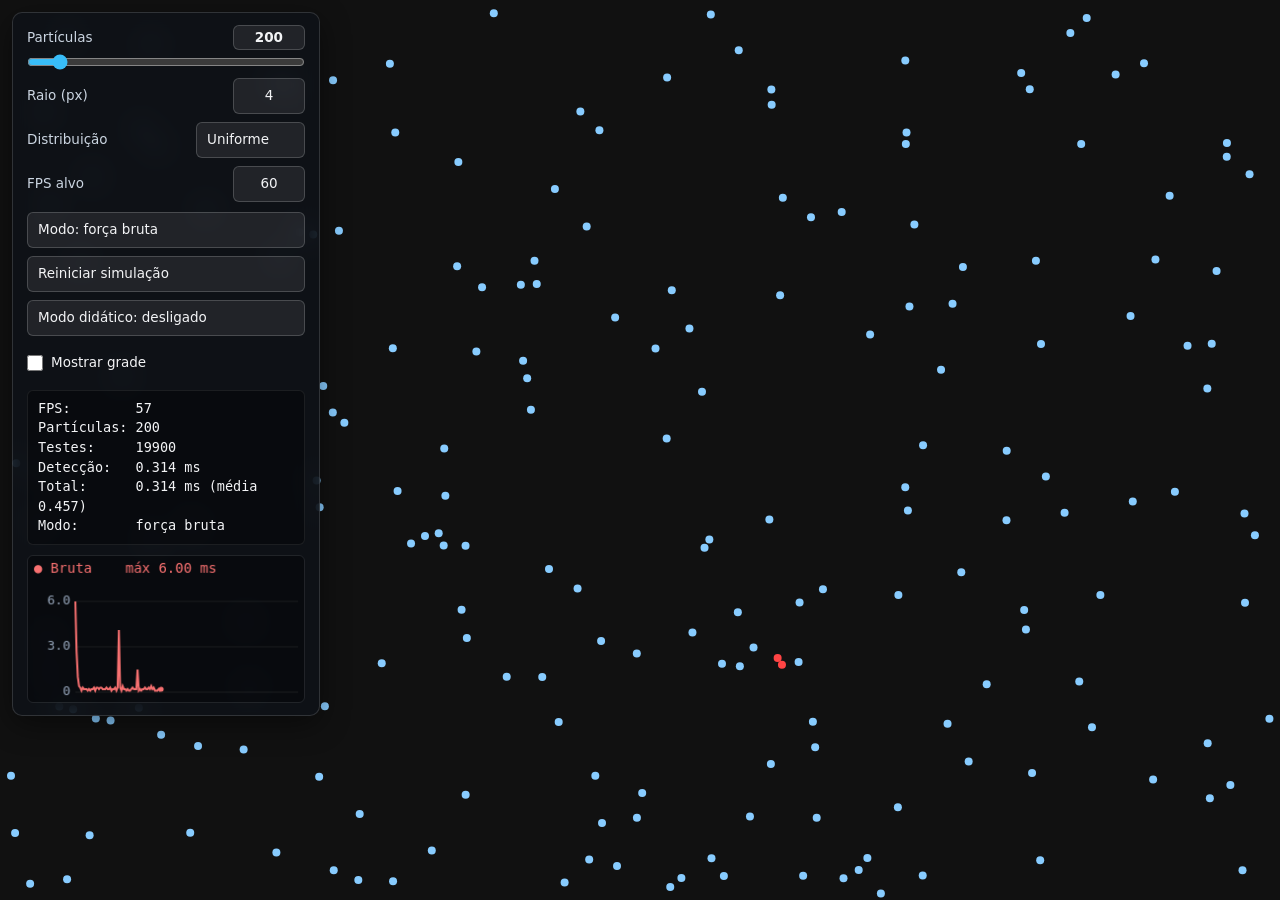
==== Tópico 5 - Quadtree/index.html @ fac73856 "feat(quadtree): traz copia sincronizada de gcontiero11/quadtree_ttec (a23ef46) para Topico 5" ====
<!doctype html>
<html lang="pt-BR">
<head>
  <meta charset="utf-8">
  <meta name="viewport" content="width=device-width, initial-scale=1">
  <title>Quadtree: colisão de partículas</title>
  <link rel="stylesheet" href="style.css">
</head>
<body>
  <canvas id="canvas" aria-label="Área da simulação de colisão de partículas"></canvas>

  <aside id="panel" role="region" aria-label="Controles da simulação">
    <div class="control-group">
      <div class="field-range">
        <div class="field-header">
          <label for="count">Partículas</label>
          <input id="countValue" type="number" min="10" max="2000" value="200" aria-label="Quantidade numérica de partículas">
        </div>
        <input id="count" type="range" min="10" max="2000" value="200" aria-label="Quantidade de partículas">
      </div>

      <label class="field-inline" for="radius">
        <span>Raio (px)</span>
        <select id="radius" aria-label="Raio das partículas em pixels">
          <option value="2">2</option>
          <option value="4" selected>4</option>
          <option value="8">8</option>
          <option value="16">16</option>
          <option value="32">32</option>
        </select>
      </label>

      <label class="field-inline" for="distribution">
        <span>Distribuição</span>
        <select id="distribution" aria-label="Distribuição espacial das partículas">
          <option value="uniform" selected>Uniforme</option>
          <option value="cluster">Aglomerado</option>
          <option value="clusters">Dois clusters</option>
        </select>
      </label>

      <label class="field-inline" for="fps">
        <span>FPS alvo</span>
        <select id="fps" aria-label="Taxa de quadros alvo da simulação">
          <option value="5">5</option>
          <option value="15">15</option>
          <option value="30">30</option>
          <option value="60" selected>60</option>
          <option value="120">120</option>
          <option value="0">Máx</option>
        </select>
      </label>
    </div>

    <div class="control-actions">
      <button id="modeBtn" type="button" title="Alternar entre força bruta e Quadtree (reinicia a distribuição em Aglomerado/Dois clusters)">Modo: força bruta</button>
      <button id="resetBtn" type="button" title="Reiniciar as posições das partículas com a distribuição atual">Reiniciar simulação</button>
      <button id="stepBtn" type="button" title="Ativar inspeção passo a passo na próxima colisão (até 200 partículas)">Modo didático: desligado</button>
    </div>

    <div id="notice" role="status" aria-live="polite"></div>

    <label class="field-check" for="showGrid">
      <input id="showGrid" type="checkbox">
      <span>Mostrar grade</span>
    </label>

    <pre id="stats" aria-label="Estatísticas da simulação"></pre>

    <canvas id="speedChart" width="280" height="148" aria-label="Gráfico comparando tempo por frame entre força bruta e Quadtree"></canvas>
  </aside>

  <!-- Scripts clássicos (não ES modules): assim a demo funciona abrindo o arquivo direto, sem servidor. -->
  <script src="src/particle.js"></script>
  <script src="src/quadtree.js"></script>
  <script src="src/simulation.js"></script>
  <script src="src/renderer.js"></script>
  <script src="src/main.js"></script>
</body>
</html>
---- Tópico 5 - Quadtree/style.css ----
:root {
  --bg-canvas: #111318;
  --panel-bg: rgba(15, 18, 25, 0.84);
  --panel-border: rgba(255, 255, 255, 0.14);
  --control-bg: rgba(255, 255, 255, 0.08);
  --control-bg-hover: rgba(255, 255, 255, 0.15);
  --control-border: rgba(255, 255, 255, 0.18);
  --text-primary: #f3f4f6;
  --text-muted: #cbd5e1;
  --accent: #38bdf8;
  --focus-ring: #7dd3fc;
  --warning: #fde047;
  --stats-bg: rgba(0, 0, 0, 0.35);
  --radius-md: 10px;
  --radius-sm: 6px;
  --shadow-panel: 0 8px 30px rgba(0, 0, 0, 0.45);
}

* {
  box-sizing: border-box;
}

body {
  margin: 0;
  overflow: hidden;
  background: var(--bg-canvas);
  color: var(--text-primary);
  font-family: system-ui, -apple-system, BlinkMacSystemFont, "Segoe UI", sans-serif;
}

canvas {
  display: block;
}

#panel {
  position: fixed;
  top: 12px;
  left: 12px;
  z-index: 10;
  width: 308px;
  max-width: calc(100vw - 24px);
  max-height: calc(100vh - 24px);
  overflow-y: auto;
  display: flex;
  flex-direction: column;
  gap: 10px;
  padding: 12px 14px;
  background: var(--panel-bg);
  backdrop-filter: blur(12px);
  -webkit-backdrop-filter: blur(12px);
  border: 1px solid var(--panel-border);
  border-radius: var(--radius-md);
  box-shadow: var(--shadow-panel);
  color: var(--text-primary);
  font-size: 13.5px;
  line-height: 1.4;
}

.control-group,
.control-actions {
  display: flex;
  flex-direction: column;
  gap: 8px;
}

.field-range {
  display: flex;
  flex-direction: column;
  gap: 4px;
}

.field-header {
  display: flex;
  justify-content: space-between;
  align-items: center;
  color: var(--text-muted);
  font-weight: 500;
}

#countValue {
  width: 72px;
  text-align: right;
  background: var(--control-bg);
  color: var(--text-primary);
  border: 1px solid var(--control-border);
  border-radius: var(--radius-sm);
  padding: 2px 6px;
  font: inherit;
  font-variant-numeric: tabular-nums;
  font-weight: 600;
  transition: background-color 140ms ease, border-color 140ms ease;
}

#countValue:hover {
  background: var(--control-bg-hover);
  border-color: rgba(255, 255, 255, 0.3);
}

.field-inline {
  display: flex;
  justify-content: space-between;
  align-items: center;
  gap: 8px;
  color: var(--text-muted);
  font-weight: 500;
}

.field-check {
  display: flex;
  align-items: center;
  gap: 8px;
  min-height: 34px;
  cursor: pointer;
  user-select: none;
  color: var(--text-primary);
}

#count {
  width: 100%;
  margin: 0;
  accent-color: var(--accent);
  cursor: pointer;
}

#panel select,
#panel button {
  appearance: none;
  background: var(--control-bg);
  color: var(--text-primary);
  border: 1px solid var(--control-border);
  border-radius: var(--radius-sm);
  font: inherit;
  font-weight: 500;
  min-height: 36px;
  padding: 6px 10px;
  cursor: pointer;
  transition: background-color 140ms ease, border-color 140ms ease;
}

#radius,
#fps {
  min-width: 72px;
  text-align: center;
}

#panel select option {
  background: #181c24;
  color: var(--text-primary);
}

#panel button {
  width: 100%;
  text-align: left;
}

#panel select:hover,
#panel button:hover {
  background: var(--control-bg-hover);
  border-color: rgba(255, 255, 255, 0.3);
}

#panel button:active {
  transform: translateY(1px);
}

#showGrid {
  width: 16px;
  height: 16px;
  margin: 0;
  accent-color: var(--accent);
  cursor: pointer;
}

#panel :focus-visible {
  outline: 2px solid var(--focus-ring);
  outline-offset: 2px;
}

#notice {
  color: var(--warning);
  font-size: 12px;
  font-weight: 500;
  line-height: 1.35;
}

#notice:empty {
  display: none;
}

#stats {
  margin: 0;
  padding: 8px 10px;
  background: var(--stats-bg);
  border: 1px solid rgba(255, 255, 255, 0.08);
  border-radius: var(--radius-sm);
  font-family: ui-monospace, SFMono-Regular, Menlo, Consolas, monospace;
  font-size: 13.5px;
  line-height: 1.45;
  color: var(--text-primary);
  white-space: pre-wrap;
  word-break: break-word;
}

#speedChart {
  width: 100%;
  height: 148px;
  display: block;
  border: 1px solid rgba(255, 255, 255, 0.08);
  border-radius: var(--radius-sm);
}

@media (pointer: coarse), (max-width: 600px) {
  #panel {
    top: 8px;
    left: 8px;
    width: min(308px, calc(100vw - 16px));
  }

  #panel select,
  #panel button,
  .field-check {
    min-height: 44px;
  }

  #showGrid {
    width: 20px;
    height: 20px;
  }
}

@media (prefers-reduced-motion: reduce) {
  #panel select,
  #panel button {
    transition: none;
  }

  #panel button:active {
    transform: none;
  }
}
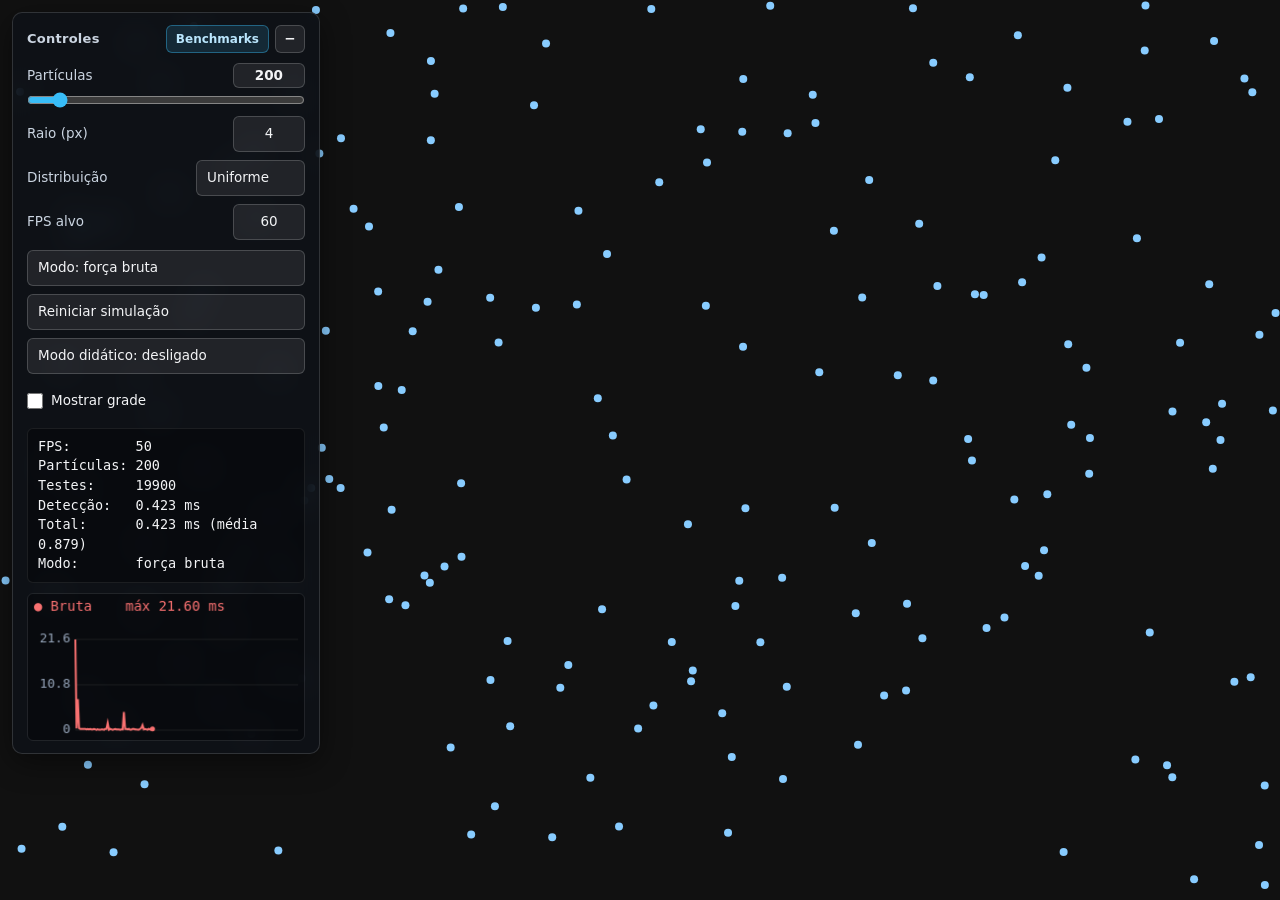
==== commit ceaa2071: "feat(quadtree): adiciona botao minimizar painel (tecla H) e acesso aos benchmarks" ====
--- a/Tópico 5 - Quadtree/index.html
+++ b/Tópico 5 - Quadtree/index.html
@@ -10,6 +10,15 @@
   <canvas id="canvas" aria-label="Área da simulação de colisão de partículas"></canvas>
 
   <aside id="panel" role="region" aria-label="Controles da simulação">
+    <div class="panel-header">
+      <span class="panel-title">Controles</span>
+      <div class="panel-header-actions">
+        <a id="benchLink" class="panel-chip" href="bench/benchmark.html" title="Abrir painel interativo de benchmarks">Benchmarks</a>
+        <button id="togglePanelBtn" type="button" aria-expanded="true" aria-controls="panelBody" title="Minimizar ou expandir painel (tecla H)">−</button>
+      </div>
+    </div>
+
+    <div id="panelBody">
     <div class="control-group">
       <div class="field-range">
         <div class="field-header">
@@ -68,6 +77,7 @@
     <pre id="stats" aria-label="Estatísticas da simulação"></pre>
 
     <canvas id="speedChart" width="280" height="148" aria-label="Gráfico comparando tempo por frame entre força bruta e Quadtree"></canvas>
+    </div>
   </aside>
 
   <!-- Scripts clássicos (não ES modules): assim a demo funciona abrindo o arquivo direto, sem servidor. -->
--- a/Tópico 5 - Quadtree/style.css
+++ b/Tópico 5 - Quadtree/style.css
@@ -56,6 +56,61 @@
   line-height: 1.4;
 }
 
+.panel-header {
+  display: flex;
+  justify-content: space-between;
+  align-items: center;
+  gap: 8px;
+}
+
+.panel-title {
+  font-weight: 600;
+  font-size: 13px;
+  color: var(--text-muted);
+  letter-spacing: 0.02em;
+}
+
+.panel-header-actions {
+  display: inline-flex;
+  align-items: center;
+  gap: 6px;
+}
+
+.panel-chip {
+  display: inline-flex;
+  align-items: center;
+  padding: 4px 9px;
+  min-height: 28px;
+  border-radius: var(--radius-sm);
+  border: 1px solid rgba(56, 189, 248, 0.4);
+  background: rgba(56, 189, 248, 0.14);
+  color: #bae6fd;
+  text-decoration: none;
+  font-size: 12px;
+  font-weight: 600;
+  transition: background-color 140ms ease, border-color 140ms ease;
+}
+
+.panel-chip:hover {
+  background: rgba(56, 189, 248, 0.26);
+  border-color: rgba(56, 189, 248, 0.65);
+}
+
+#panelBody {
+  display: flex;
+  flex-direction: column;
+  gap: 10px;
+}
+
+#panel.collapsed {
+  width: auto;
+  padding: 8px 10px;
+}
+
+#panel.collapsed #panelBody {
+  display: none;
+}
+
 .control-group,
 .control-actions {
   display: flex;
@@ -153,6 +208,16 @@
   text-align: left;
 }
 
+#panel button#togglePanelBtn {
+  width: 30px;
+  min-width: 30px;
+  min-height: 28px;
+  padding: 0;
+  text-align: center;
+  font-weight: 700;
+  line-height: 1;
+}
+
 #panel select:hover,
 #panel button:hover {
   background: var(--control-bg-hover);
@@ -222,6 +287,12 @@
     min-height: 44px;
   }
 
+  #panel button#togglePanelBtn,
+  .panel-chip {
+    min-height: 36px;
+    min-width: 36px;
+  }
+
   #showGrid {
     width: 20px;
     height: 20px;
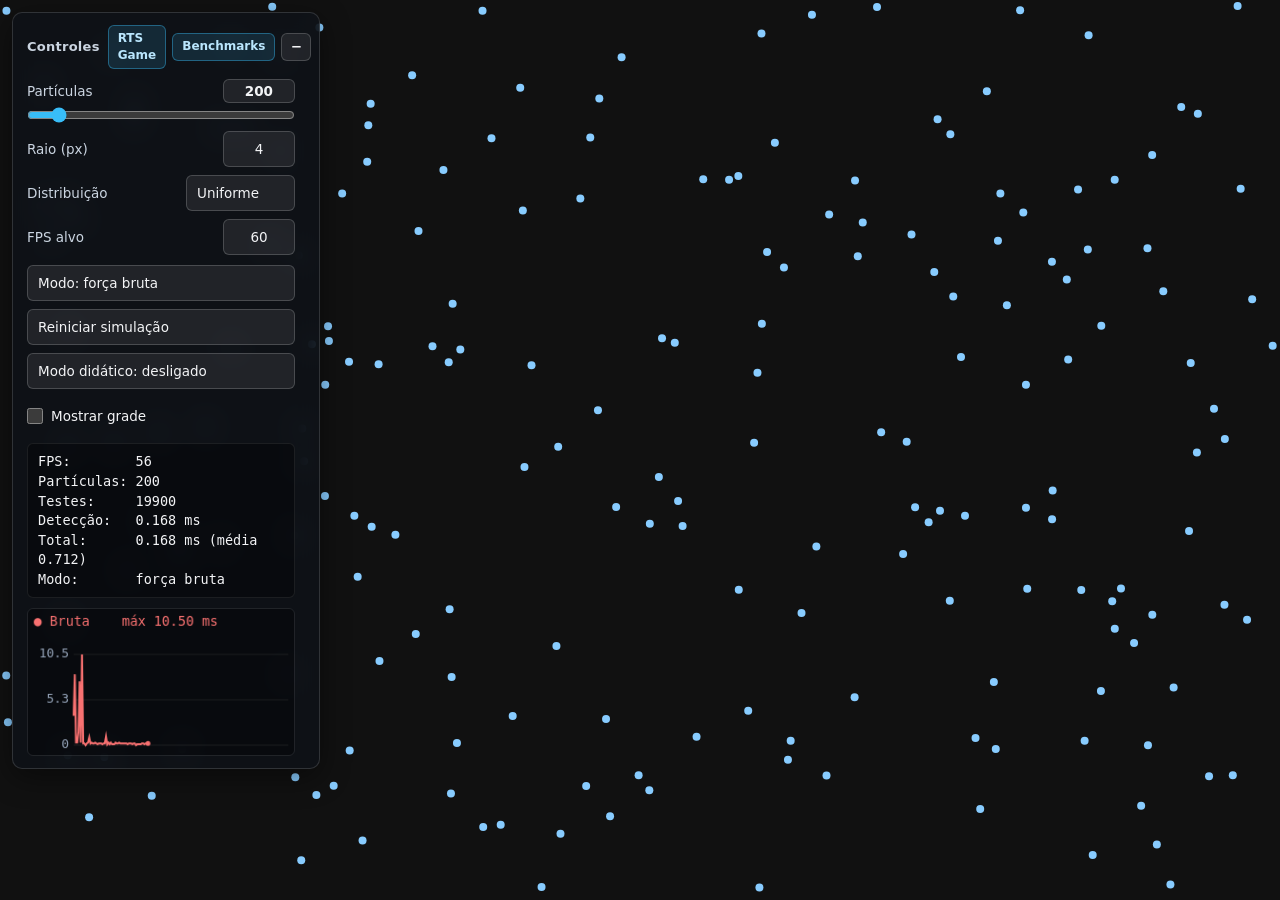
==== commit 48d5c01e: "feat(quadtree): adiciona acesso ao RTS Game no simulador e nos benchmarks" ====
--- a/Tópico 5 - Quadtree/index.html
+++ b/Tópico 5 - Quadtree/index.html
@@ -13,6 +13,7 @@
     <div class="panel-header">
       <span class="panel-title">Controles</span>
       <div class="panel-header-actions">
+        <a id="rtsLink" class="panel-chip" href="rts-demo.html" title="Abrir mini-game RTS 2D com Fase 1, 3 torres defensivas e ondas">RTS Game</a>
         <a id="benchLink" class="panel-chip" href="bench/benchmark.html" title="Abrir painel interativo de benchmarks">Benchmarks</a>
         <button id="togglePanelBtn" type="button" aria-expanded="true" aria-controls="panelBody" title="Minimizar ou expandir painel (tecla H)">−</button>
       </div>
--- a/Tópico 5 - Quadtree/style.css
+++ b/Tópico 5 - Quadtree/style.css
@@ -1,4 +1,5 @@
 :root {
+  color-scheme: dark;
   --bg-canvas: #111318;
   --panel-bg: rgba(15, 18, 25, 0.84);
   --panel-border: rgba(255, 255, 255, 0.14);
@@ -11,6 +12,9 @@
   --focus-ring: #7dd3fc;
   --warning: #fde047;
   --stats-bg: rgba(0, 0, 0, 0.35);
+  --scrollbar-track: transparent;
+  --scrollbar-thumb: rgba(148, 163, 184, 0.28);
+  --scrollbar-thumb-hover: rgba(148, 163, 184, 0.52);
   --radius-md: 10px;
   --radius-sm: 6px;
   --shadow-panel: 0 8px 30px rgba(0, 0, 0, 0.45);
@@ -41,6 +45,9 @@
   max-width: calc(100vw - 24px);
   max-height: calc(100vh - 24px);
   overflow-y: auto;
+  scrollbar-width: thin;
+  scrollbar-color: var(--scrollbar-thumb) var(--scrollbar-track);
+  scrollbar-gutter: stable;
   display: flex;
   flex-direction: column;
   gap: 10px;
@@ -56,6 +63,24 @@
   line-height: 1.4;
 }
 
+#panel::-webkit-scrollbar {
+  width: 6px;
+}
+
+#panel::-webkit-scrollbar-track {
+  background: var(--scrollbar-track);
+  margin: 6px 0;
+}
+
+#panel::-webkit-scrollbar-thumb {
+  background: var(--scrollbar-thumb);
+  border-radius: 999px;
+}
+
+#panel::-webkit-scrollbar-thumb:hover {
+  background: var(--scrollbar-thumb-hover);
+}
+
 .panel-header {
   display: flex;
   justify-content: space-between;
